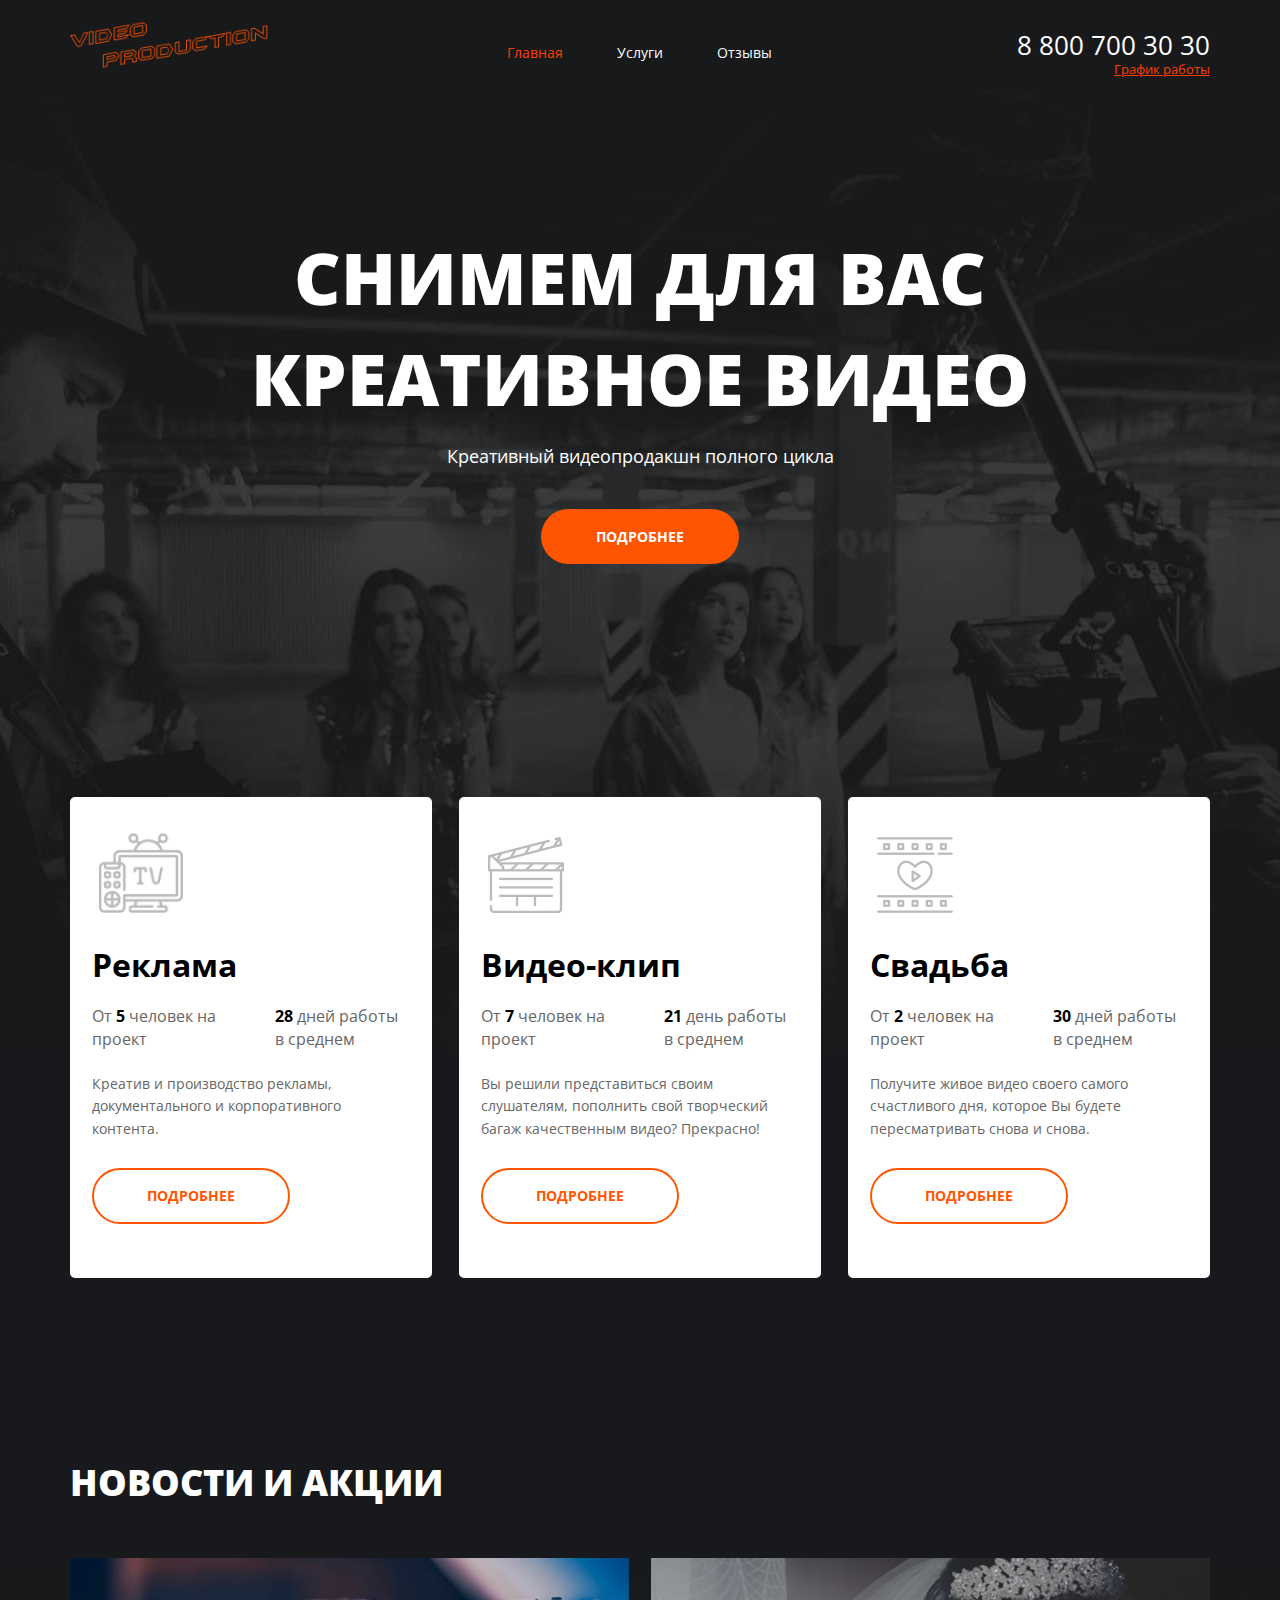
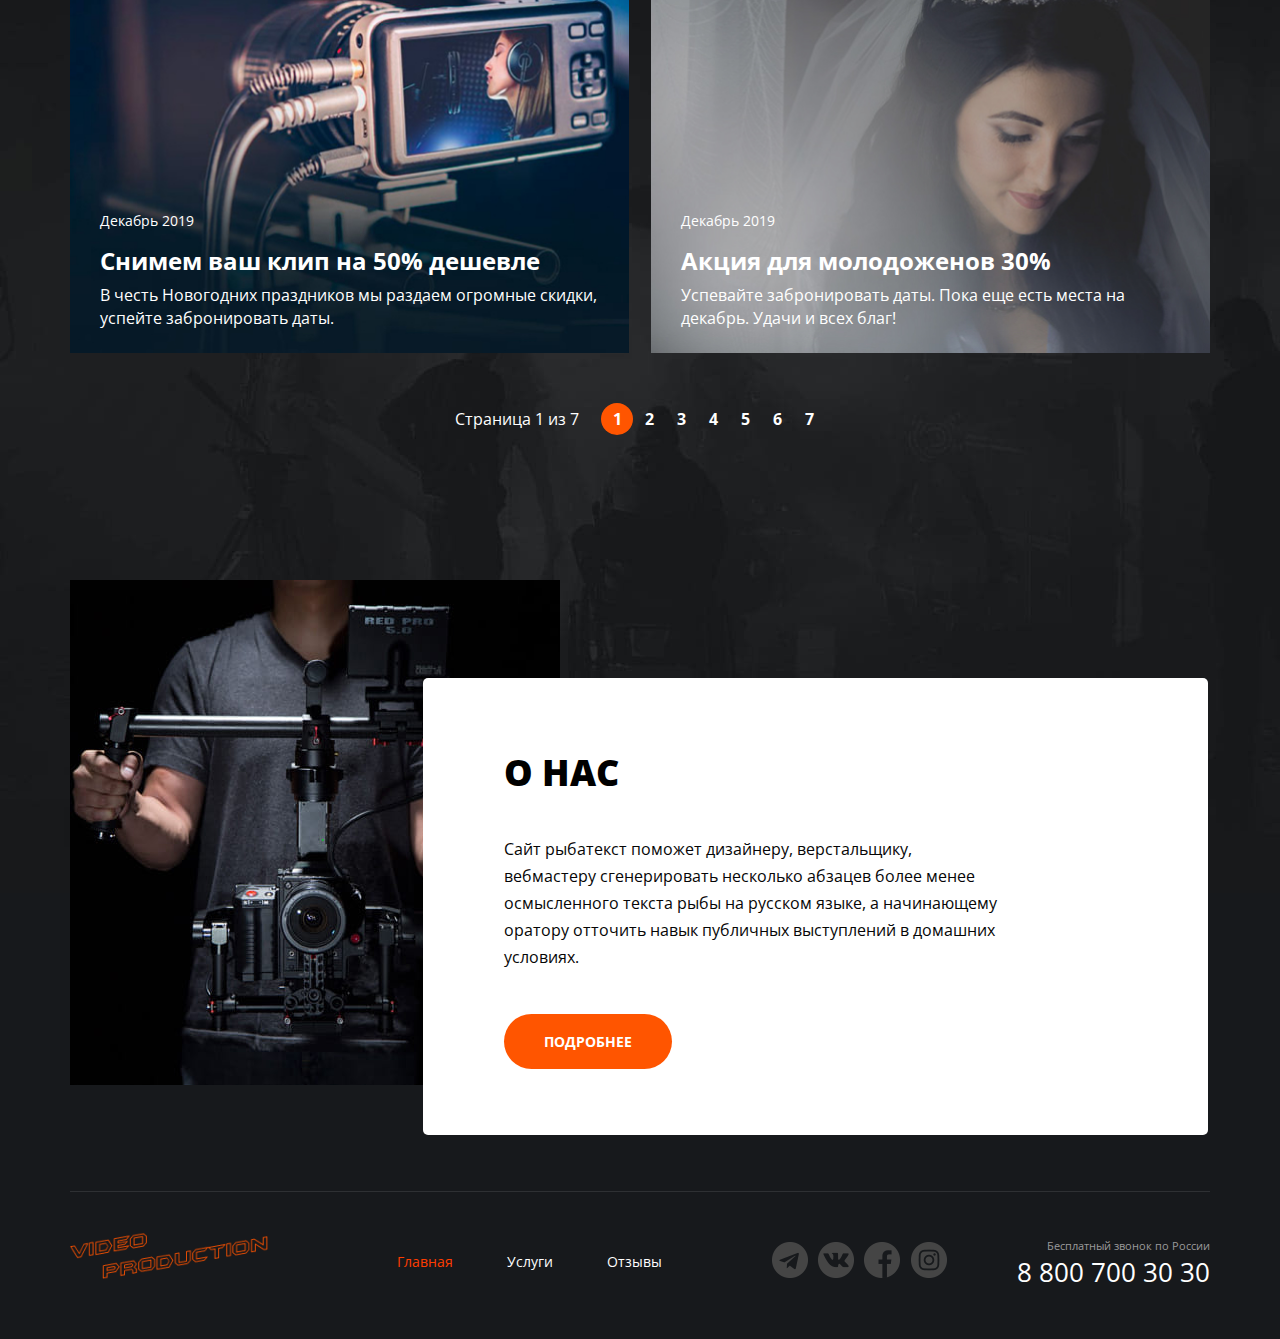
==== main.html @ 791e9677 "Add files via upload" ====
<!DOCTYPE html>
<html lang="ru">

<head>
  <meta charset="UTF-8">
  <meta name="viewport" content="width=1200">
  <title>Снимем для вас
    креативное видео | Video Production</title>
  <link rel="stylesheet" href="./css/main.css">
</head>

<body>
  <div class="wrapper main-page-wrapper">
    <div class="wrapper__content">
      <!-- Меню и hero header -->
      <section class="hero">
        <div class="hero__container">
          <!-- Меню -->
          <header class="header-container">
            <div class="container">
              <div class="header">
                <a href="./main.html" class="logo">
                  <img src="./img/logo/logo.png" alt="video production logo" class="logo__img">
                </a>
                <nav class="menu header__menu">
                  <ul class="menu__list">
                    <li class="menu__item menu__item--active">
                      <a href="./main.html" class="menu__link">Главная</a>
                    </li>
                    <li class="menu__item">
                      <a href="./services.html" class="menu__link">Услуги</a>
                    </li>
                    <li class="menu__item">
                      <a href="./reviews.html" class="menu__link">Отзывы</a>
                    </li>
                  </ul>
                </nav>
                <adress class="contacts header__contacts">
                  <a href="tel:+78007003030" class="contacts__phone">8 800 700 30 30</a>
                  <div class="contacts__dropdown">
                    <div class="contacts__dropdown-title">
                      <a href="#" class="contacts__dropdown-link">График работы</a>
                    </div>
                    <div class="contacts__dropdown-menu">
                        <div class="contacts__dropdown-text">
                          <div class="contacts__dropdown-hours">пн-вс: 09:00 - 20:00</div>
                          <div class="contacts__dropdown-lunch">Обед: 14:00-14:30</div>
                        </div>
                    </div>
                  </div>
              </div>
              </adress>
            </div>
        </div>
        </header>
        <!-- Hero -->
        <div class="hero__content">
          <div class="container">
            <div class="hero__text-section">
              <h1 class="hero__title">снимем для вас
                креативное видео</h1>
              <div class="hero__text">Креативный видеопродакшн полного цикла
              </div>
              <a href="#" class="button">Подробнее</a>
            </div>
          </div>
        </div>
    </div>
    </section>
    <!-- Контент -->
    <main class="main-content">
      <!-- Предложения-->
      <section class="offers">
        <div class="container">
          <ul class="offers__list">
            <li class="offers__item">
              <a href="#" class="offer">
                <div class="offer__header">
                  <img src="./img/content/offers/tv.png" alt="телевизор" class="offer__header-img">
                </div>
                <div class="offer__content">
                  <h4 class="offer__title">Реклама</h4>
                  <ul class="offer__conditions">
                    <li class="offer__conditions-item conditions-offers">
                      От <b>5</b> человек на проект
                    </li>
                    <li class="offer__conditions-item conditions-offers">
                      <b>28</b> дней работы в среднем
                    </li>
                  </ul>
                  <div class="offer__text">
                    <p>Креатив и производство рекламы, документального и корпоративного контента.</p>
                  </div>
                  <div class="button-wrapper">
                    <div class="button button--type-secondary">Подробнее</div>
                  </div>
                </div>
              </a>
            </li>
            <li class="offers__item">
              <a href="#" class="offer">
                <div class="offer__header">
                  <img src="./img/content/offers/clapper.png" alt="хлопушка" class="offer__header-img">
                </div>
                <div class="offer__content">
                  <h4 class="offer__title">Видео-клип</h4>
                  <ul class="offer__conditions">
                    <li class="offer__conditions-item conditions-offers">
                      От <b>7</b> человек на проект
                    </li>
                    <li class="offer__conditions-item conditions-offers">
                      <b>21</b> день работы в среднем
                    </li>
                  </ul>
                  <div class="offer__text">
                    <p>Вы решили представиться своим слушателям, пополнить свой творческий багаж
                      качественным видео? Прекрасно!</p>
                  </div>
                  <div class="button-wrapper">
                    <div class="button button--type-secondary">Подробнее</div>
                  </div>
                </div>
              </a>
            </li>
            <li class="offers__item">
              <a href="#" class="offer">
                <div class="offer__header">
                  <img src="./img/content/offers/film.png" alt="киноплёнка" class="offer__header-img">
                </div>
                <div class="offer__content">
                  <h4 class="offer__title">Свадьба</h4>
                  <ul class="offer__conditions">
                    <li class="offer__conditions-item conditions-offers">
                      От <b>2</b> человек на проект
                    </li>
                    <li class="offer__conditions-item conditions-offers">
                      <b>30</b> дней работы в среднем
                    </li>
                  </ul>
                  <div class="offer__text">
                    <p>Получите живое видео своего самого счастливого дня, которое Вы будете
                      пересматривать снова и снова.</p>
                  </div>
                  <div class="button-wrapper">
                    <div class="button button--type-secondary">Подробнее</div>
                  </div>
                </div>
              </a>
            </li>
          </ul>
        </div>
      </section>
      <!-- Новости и акции -->
      <section class="news">
        <div class="container">
          <h3 class="news__main-title">Новости и акции</h3>
          <ul class="news__list">
            <li class="news__item single-news">
              <img src="./img/content/news/camera.jpg" alt="видеокамера" class="single-news__cover">
              <div class="single-news__description">
                <time class="single-news__date">Декабрь 2019</time>
                <h6 class="single-news__title">Снимем ваш клип на 50% дешевле</h6>
                <div class="single-news__text">
                  <p>
                    В честь Новогодних праздников мы раздаем огромные скидки, успейте забронировать даты.
                  </p>
                </div>
              </div>
            </li>
            <li class="news__item single-news">
              <img src="./img/content/news/wedding.jpg" alt="невеста" class="single-news__cover">
              <div class="single-news__description">
                <time class="single-news__date">Декабрь 2019</time>
                <h6 class="single-news__title">Акция для молодоженов 30%</h6>
                <div class="single-news___text">
                  <p>
                    Успевайте забронировать даты. Пока еще есть места на декабрь. Удачи и всех благ!
                  </p>
                </div>
              </div>
            </li>
            </li>

          </ul>
          <div class="pagination">
            <div class="pagination__pages">
              Страница 1 из 7
            </div>
            <ul class="pagination__list">
              <li class="pagination__item pagination__item--active">
                <a href="#" class="pagination__link">1</a>
              </li>
              <li class="pagination__item">
                <a href="#" class="pagination__link">2</a>
              </li>
              <li class="pagination__item">
                <a href="#" class="pagination__link">3</a>
              </li>
              <li class="pagination__item">
                <a href="#" class="pagination__link">4</a>
              </li>
              <li class="pagination__item">
                <a href="#" class="pagination__link">5</a>
              </li>
              <li class="pagination__item">
                <a href="#" class="pagination__link">6</a>
              </li>
              <li class="pagination__item">
                <a href="#" class="pagination__link">7</a>
              </li>
            </ul>
          </div>
        </div>
      </section>
      <!-- О нас -->
      <section class="about">
        <div class="container">
          <div class="about__content">
            <div class="about__desc">
              <h3 class="about__desc-title">О нас</h3>
              <div class="about__desc-text">
                <p>
                  Сайт рыбатекст поможет дизайнеру, верстальщику, вебмастеру сгенерировать несколько абзацев более
                  менее
                  осмысленного текста рыбы на русском языке, а начинающему оратору отточить навык публичных
                  выступлений
                  в
                  домашних условиях.
                </p>
              </div>
              <div class="button-wrapper">
                <a href="#" class="button button--main">Подробнее</a>
              </div>
            </div>
          </div>
        </div>
      </section>
    </main>
  </div>
  <!-- Футер -->
  <footer class="footer-container">
    <div class="container footer-container__content">
      <div class="footer">
        <a href="./main.html" class="logo">
          <img src="./img/logo/logo.png" alt="video production logo" class="logo__img">
        </a>
        <nav class="menu footer__menu">
          <ul class="menu__list">
            <li class="menu__item menu__item--active">
              <a href="./main.html" class="menu__link">Главная</a>
            </li>
            <li class="menu__item">
              <a href="./services.html" class="menu__link">Услуги</a>
            </li>
            <li class="menu__item">
              <a href="./reviews.html" class="menu__link">Отзывы</a>
            </li>
          </ul>
        </nav>
        <ul class="socials footer__socials">
          <li class="socials__item socials__item--icon-telegram"><a href="#" class="socials__link"></a></li>
          <li class="socials__item socials__item--icon-vk"><a href="#" class="socials__link"></a></li>
          <li class="socials__item socials__item--icon-fb"><a href="#" class="socials__link"></a></li>
          <li class="socials__item socials__item--icon-insta"><a href="#" class="socials__link"></a></li>

        </ul>
        <adress class="contacts footer__contacts">
          <div class="contacts__desc">Бесплатный звонок по России
          </div>
          <a href="tel:+78007003030" class="contacts__phone">8 800 700 30 30</a>
        </adress>
      </div>
    </div>
  </footer>
  </div>
</body>

</html>
---- css/main.css ----
@import url('https://fonts.googleapis.com/css2?family=Open+Sans:wght@400;600;700;800&display=swap');
@import url('./layout/normalize.css');
@import url('./layout/base.css');

@import url('./blocks/hero.css');
@import url('./blocks/header.css');
@import url('./blocks/menu.css');
@import url('./blocks/contacts.css');
@import url('./blocks/top-line.css');
@import url('./blocks/page-title.css');
@import url('./blocks/breadcrumbs.css');
@import url('./blocks/button.css');
@import url('./blocks/page-content.css');
@import url('./blocks/offer.css');
@import url('./blocks/offers.css');
@import url('./blocks/single-news.css');
@import url('./blocks/news.css');
@import url('./blocks/pagination.css');
@import url('./blocks/about.css');
@import url('./blocks/inner-section.css');
@import url('./blocks/avatar.css');
@import url('./blocks/tag.css');
@import url('./blocks/footer.css');
@import url('./blocks/socials.css');

/* Приветственная страница */
@import url('./blocks/welcome.css');

/* Услуги */
@import url('./blocks/service.css');
@import url('./blocks/services.css');

/* Отзывы */
@import url('./blocks/review.css');
@import url('./blocks/reviews.css');

/* Разделитель */
@import url('./blocks/separator.css');

/* Партнеры */
@import url('./blocks/partners.css');

/* Форма */
@import url('./blocks/form.css');
@import url('./blocks/controls.css');
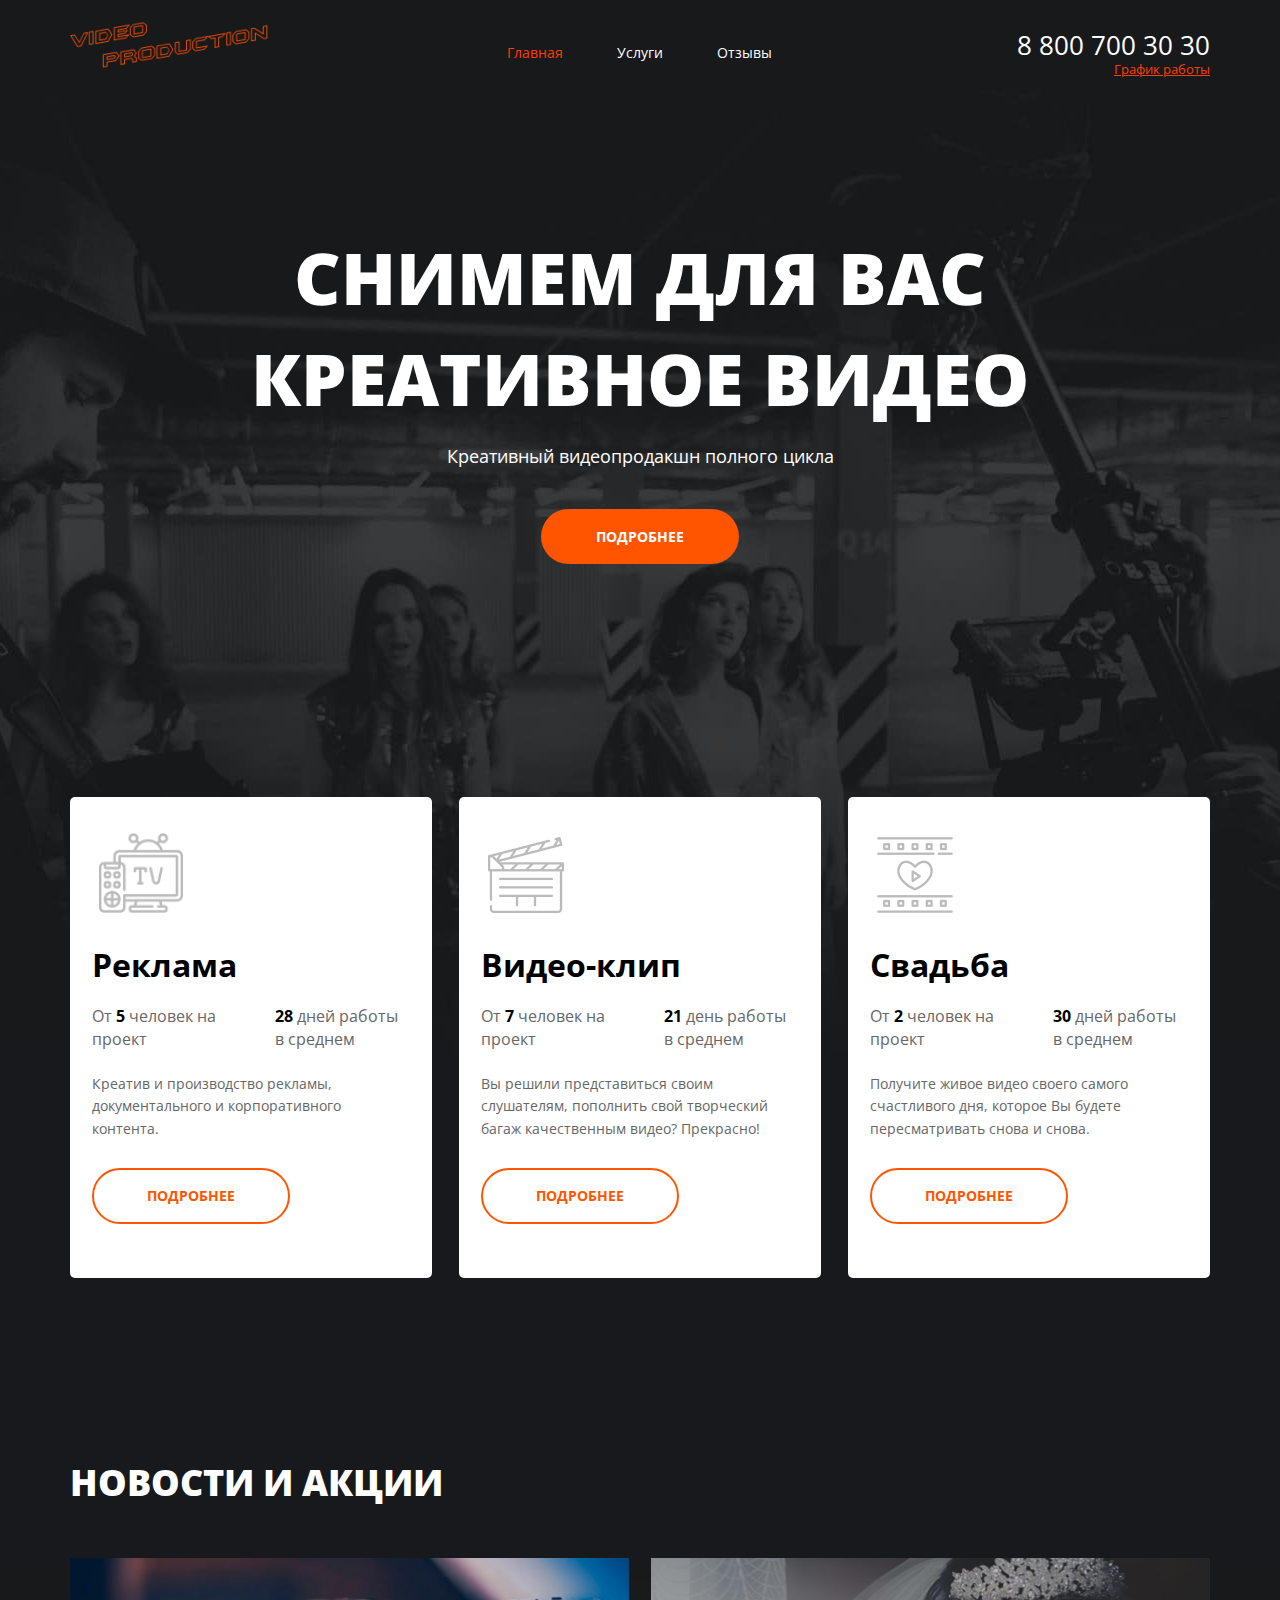
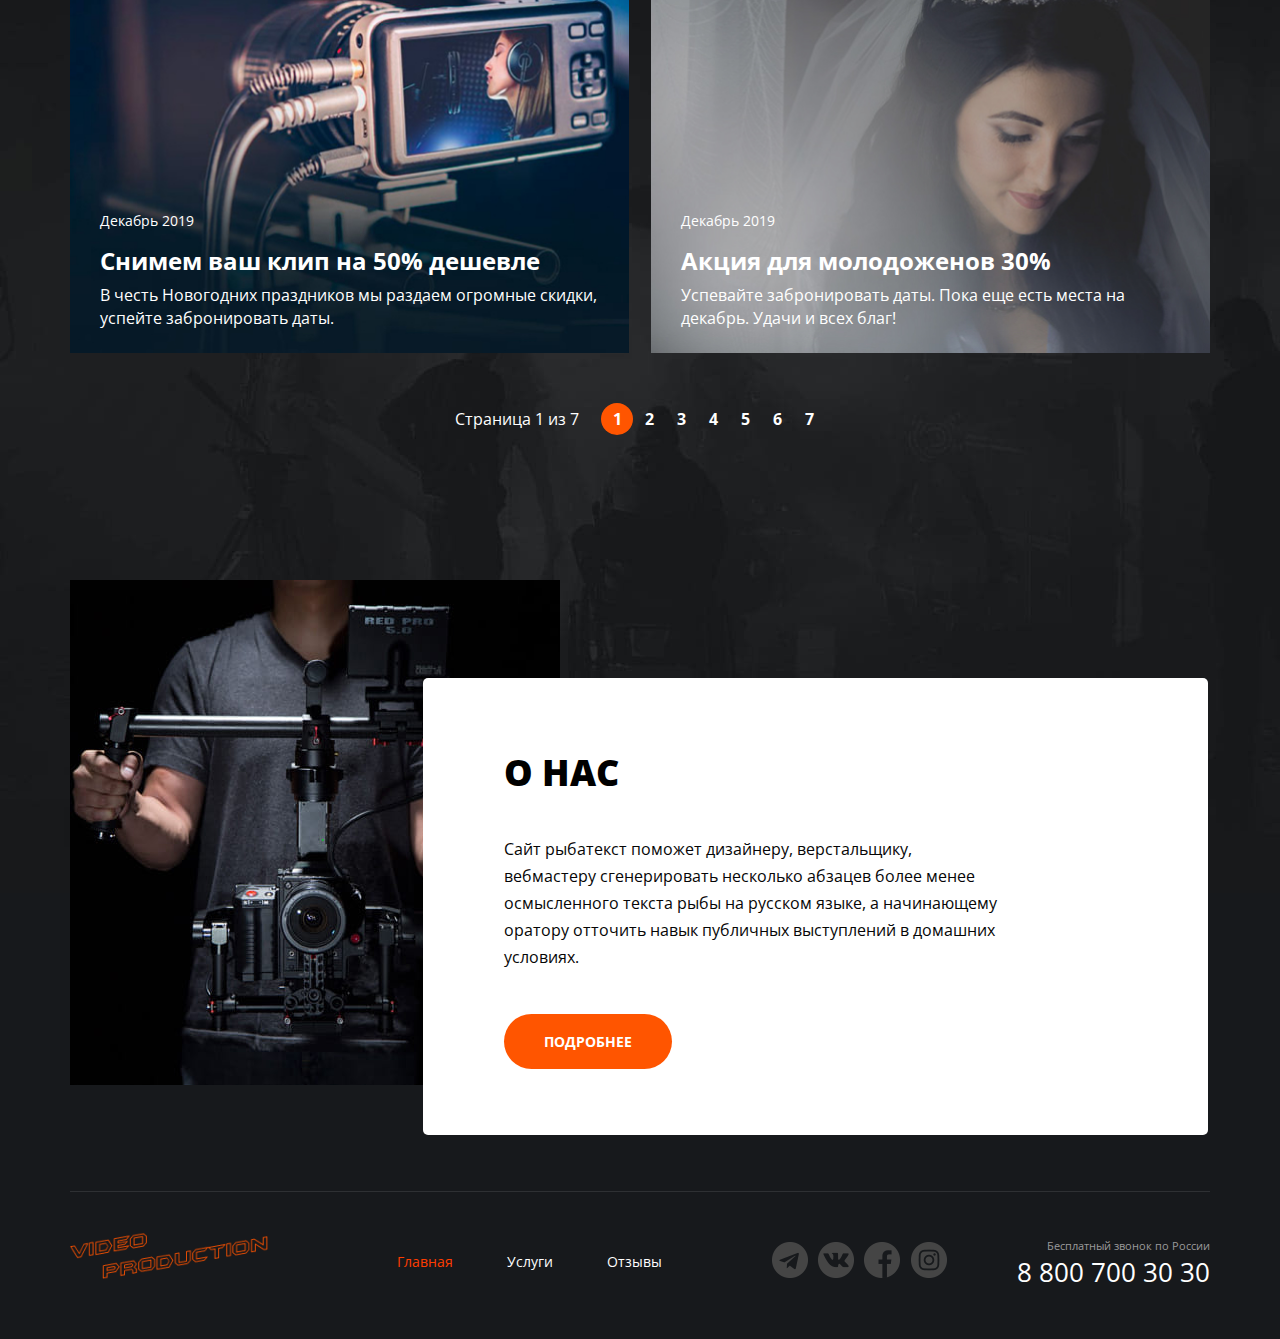
==== commit 61caa4ef: "Add files via upload" ====
--- a/main.html
+++ b/main.html
@@ -38,7 +38,7 @@
                 <adress class="contacts header__contacts">
                   <a href="tel:+78007003030" class="contacts__phone">8 800 700 30 30</a>
                   <div class="contacts__dropdown">
-                    <div class="contacts__dropdown-title">
+                    <div class="contacts__dropdown-title" tabindex="0">
                       <a href="#" class="contacts__dropdown-link">График работы</a>
                     </div>
                     <div class="contacts__dropdown-menu">
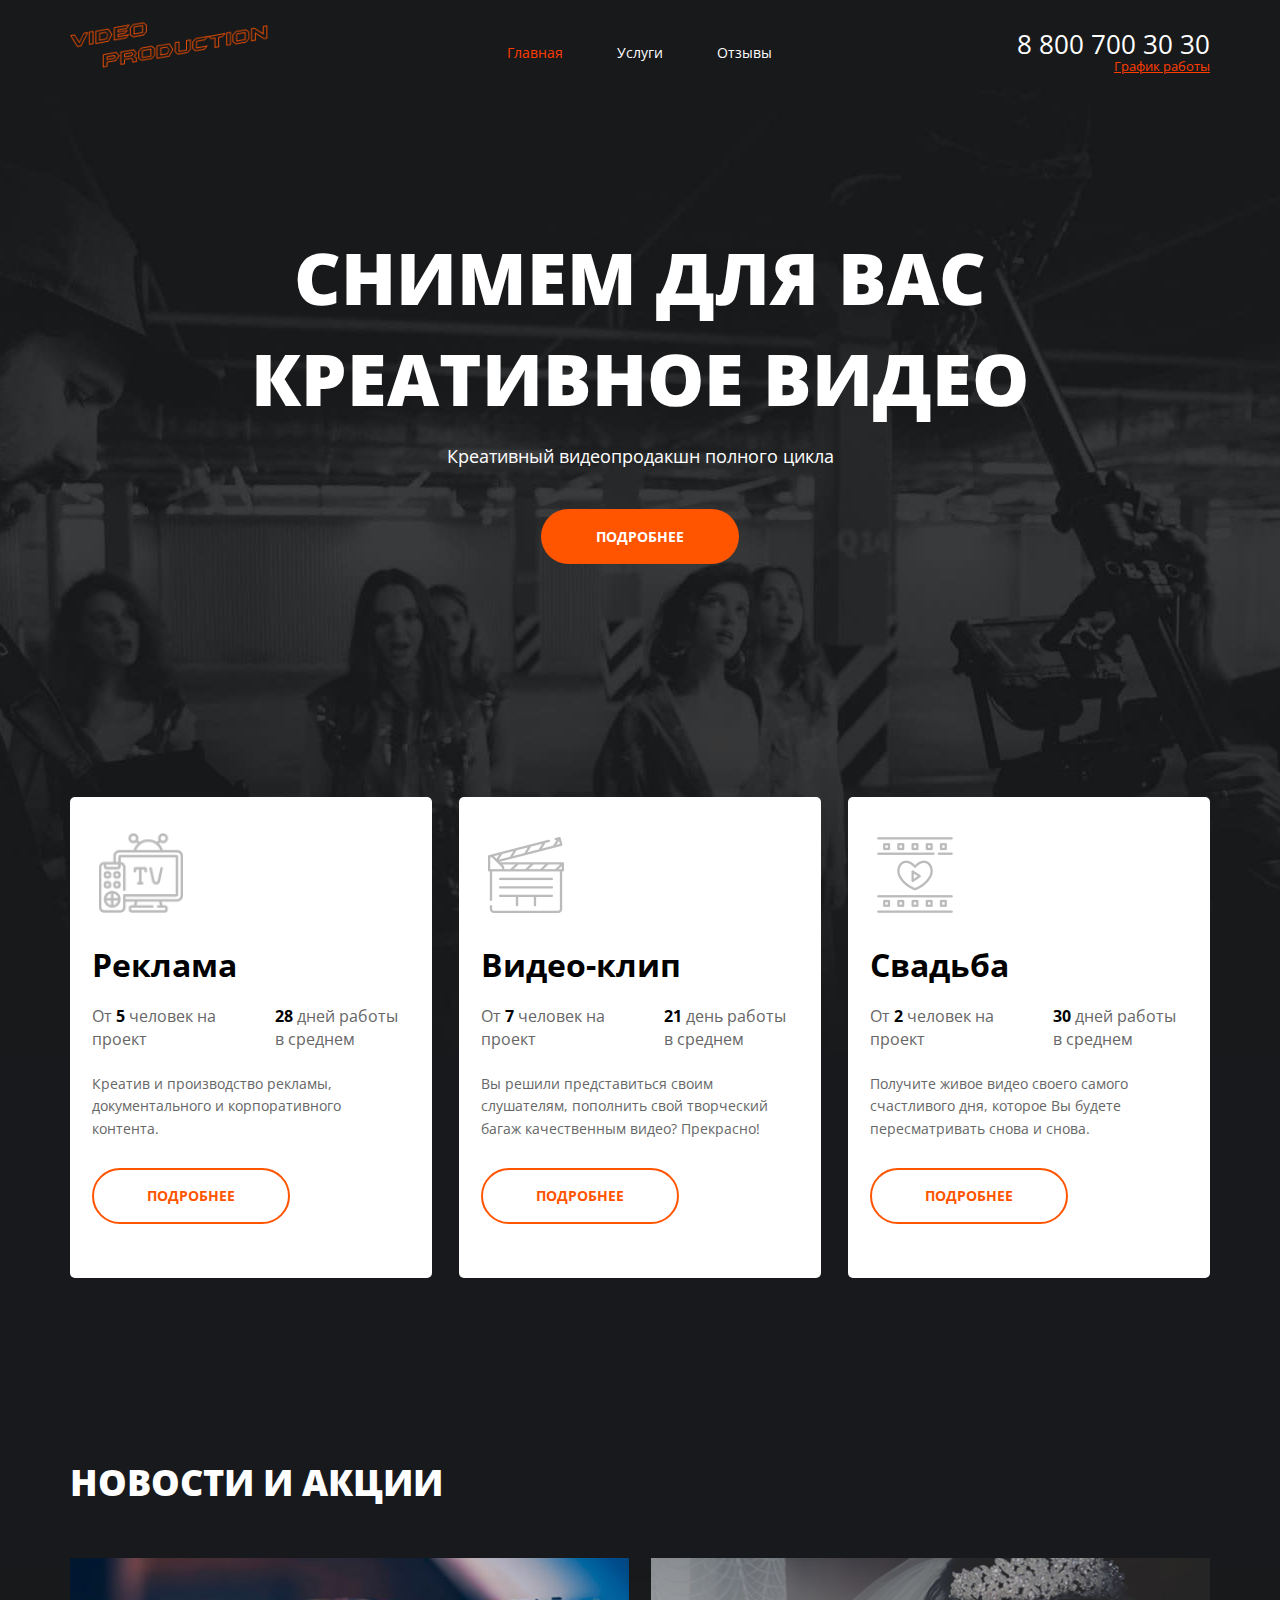
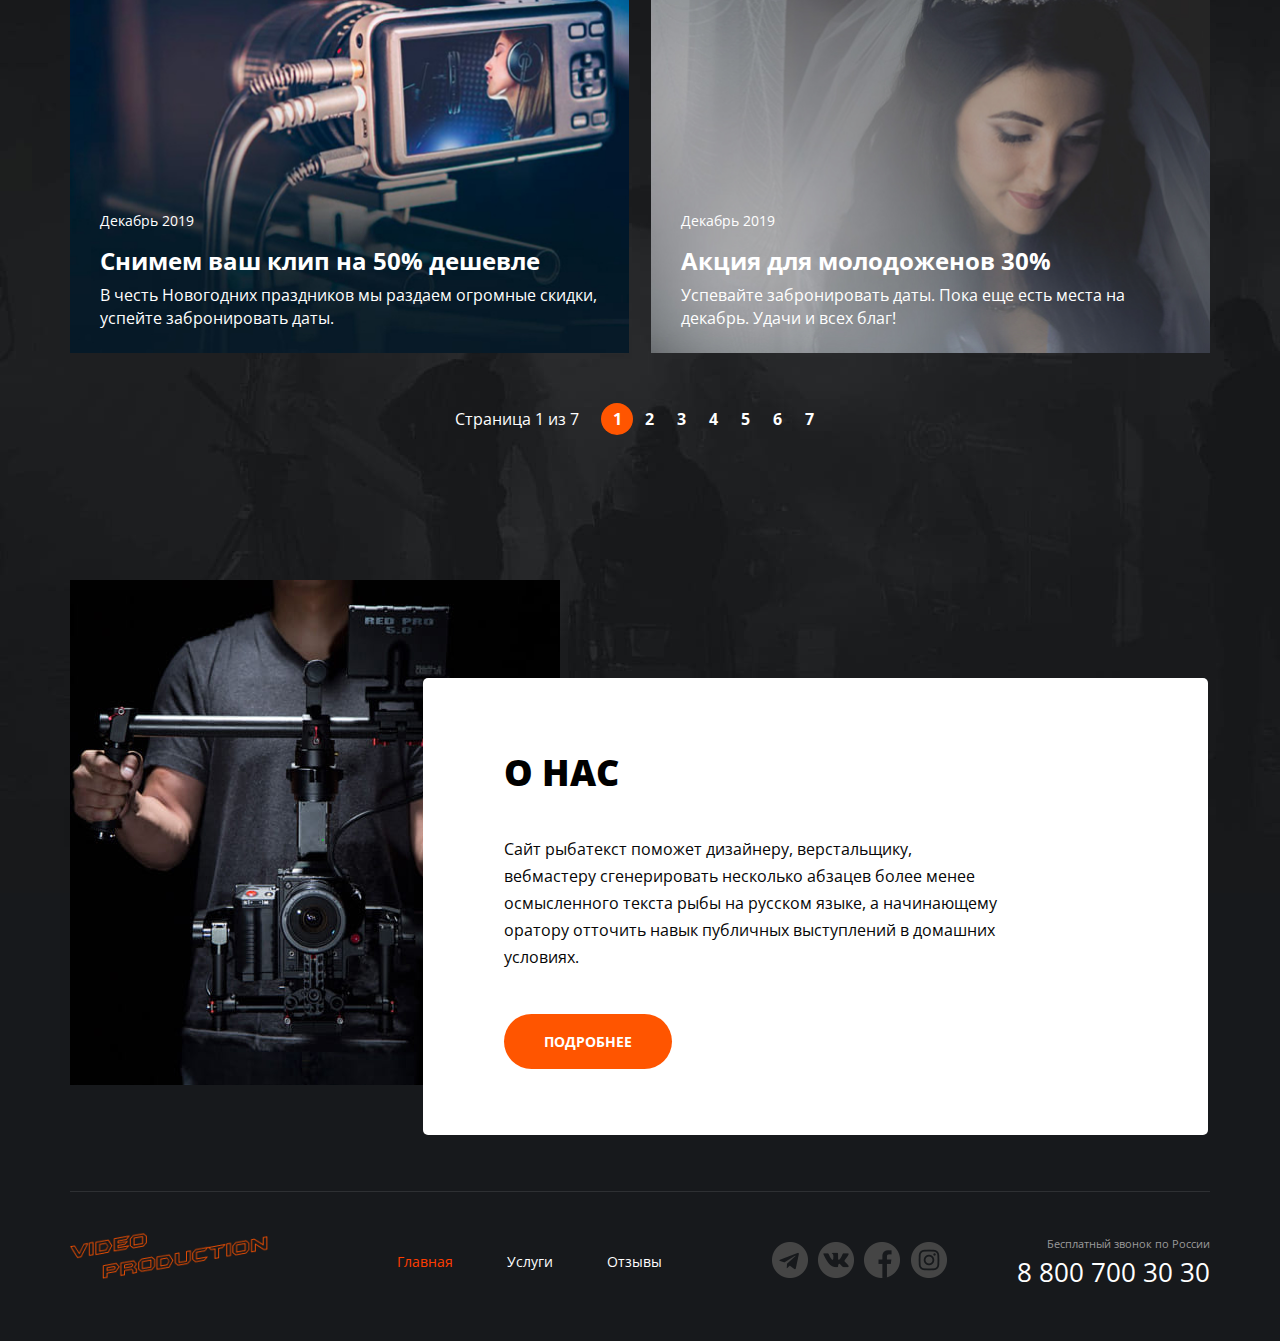
==== commit 1037b9cb: "Update main.html" ====
--- a/main.html
+++ b/main.html
@@ -6,7 +6,8 @@
   <meta name="viewport" content="width=1200">
   <title>Снимем для вас
     креативное видео | Video Production</title>
-  <link rel="stylesheet" href="./css/main.css">
+    <link rel="stylesheet" href="./css/main.css">
+    <link rel="favicon" type="image/x-icon" href="favicon.ico">
 </head>
 
 <body>
@@ -25,7 +26,7 @@
                 <nav class="menu header__menu">
                   <ul class="menu__list">
                     <li class="menu__item menu__item--active">
-                      <a href="./main.html" class="menu__link">Главная</a>
+                      <span class="menu__link">Главная</span>
                     </li>
                     <li class="menu__item">
                       <a href="./services.html" class="menu__link">Услуги</a>
@@ -74,7 +75,7 @@
         <div class="container">
           <ul class="offers__list">
             <li class="offers__item">
-              <a href="#" class="offer">
+              <a href="./services.html" class="offer">
                 <div class="offer__header">
                   <img src="./img/content/offers/tv.png" alt="телевизор" class="offer__header-img">
                 </div>
@@ -98,7 +99,7 @@
               </a>
             </li>
             <li class="offers__item">
-              <a href="#" class="offer">
+              <a href="./services.html" class="offer">
                 <div class="offer__header">
                   <img src="./img/content/offers/clapper.png" alt="хлопушка" class="offer__header-img">
                 </div>
@@ -123,7 +124,7 @@
               </a>
             </li>
             <li class="offers__item">
-              <a href="#" class="offer">
+              <a href="./services.html" class="offer">
                 <div class="offer__header">
                   <img src="./img/content/offers/film.png" alt="киноплёнка" class="offer__header-img">
                 </div>
@@ -247,7 +248,7 @@
         <nav class="menu footer__menu">
           <ul class="menu__list">
             <li class="menu__item menu__item--active">
-              <a href="./main.html" class="menu__link">Главная</a>
+              <span class="menu__link">Главная</span>
             </li>
             <li class="menu__item">
               <a href="./services.html" class="menu__link">Услуги</a>
@@ -275,4 +276,4 @@
   </div>
 </body>
 
-</html>+</html>
